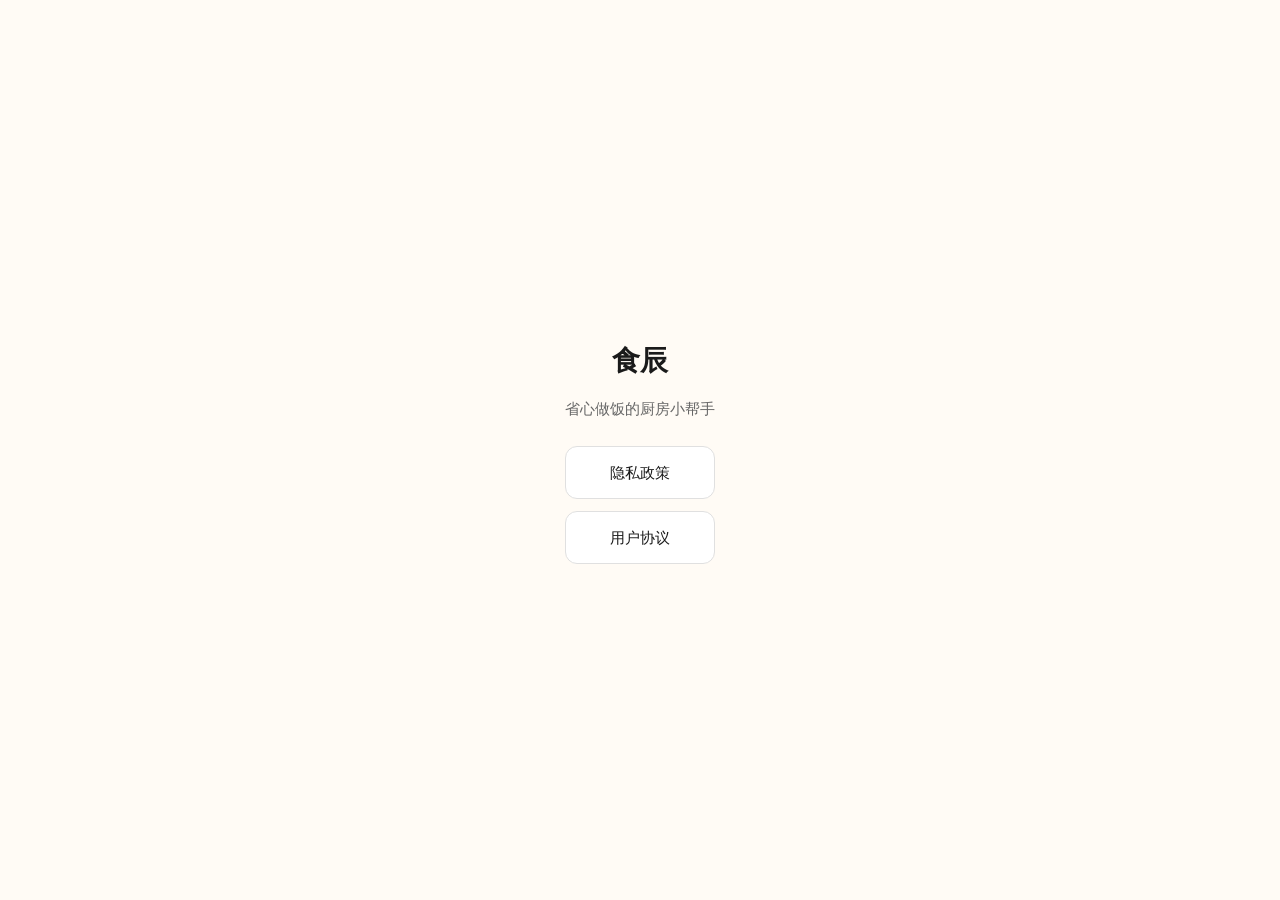
==== index.html @ bb14ae33 "Add privacy policy and user agreement pages for App Store submission" ====
<!DOCTYPE html>
<html lang="zh-CN">
<head>
  <meta charset="UTF-8">
  <meta name="viewport" content="width=device-width, initial-scale=1.0">
  <title>食辰</title>
  <style>
    * { margin: 0; padding: 0; box-sizing: border-box; }
    body {
      font-family: -apple-system, BlinkMacSystemFont, "Segoe UI", Roboto, "Helvetica Neue", Arial, sans-serif;
      line-height: 1.8;
      color: #333;
      background: #FFFBF5;
      display: flex;
      justify-content: center;
      align-items: center;
      min-height: 100vh;
      padding: 24px 16px;
    }
    .container { text-align: center; max-width: 480px; }
    h1 { font-size: 28px; font-weight: 700; margin-bottom: 8px; color: #1a1a1a; }
    p { font-size: 15px; color: #666; margin-bottom: 24px; }
    .links { display: flex; flex-direction: column; gap: 12px; }
    .links a {
      display: block;
      padding: 12px 24px;
      background: white;
      border: 1px solid #e0e0e0;
      border-radius: 12px;
      text-decoration: none;
      color: #1a1a1a;
      font-size: 15px;
      font-weight: 500;
      transition: all 0.2s;
    }
    .links a:hover { border-color: #FF8C42; color: #FF8C42; }
  </style>
</head>
<body>
  <div class="container">
    <h1>食辰</h1>
    <p>省心做饭的厨房小帮手</p>
    <div class="links">
      <a href="privacy-policy/">隐私政策</a>
      <a href="user-agreement/">用户协议</a>
    </div>
  </div>
</body>
</html>
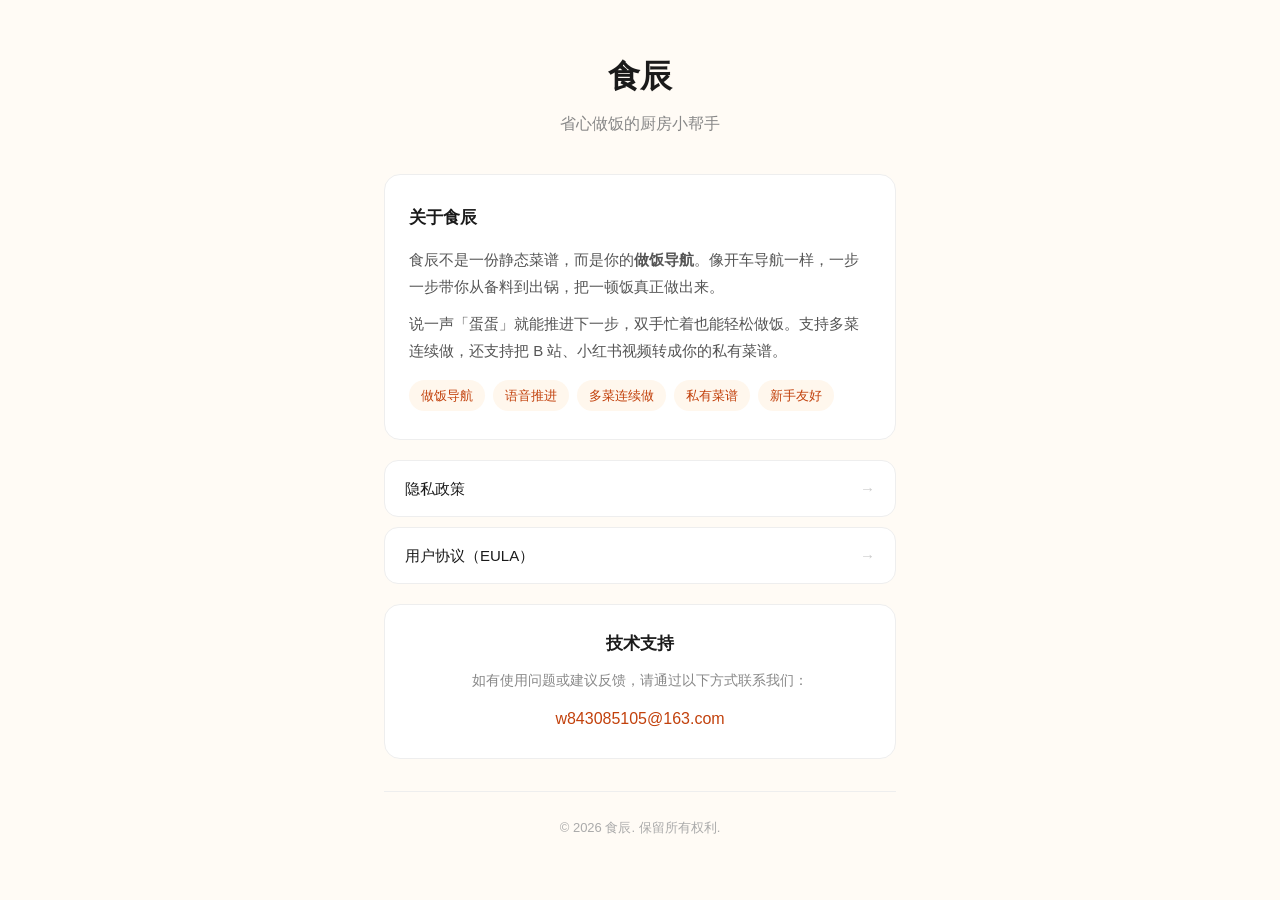
==== commit 5e05f229: "Update homepage with product info and support contact for App Store" ====
--- a/index.html
+++ b/index.html
@@ -3,47 +3,172 @@
 <head>
   <meta charset="UTF-8">
   <meta name="viewport" content="width=device-width, initial-scale=1.0">
-  <title>食辰</title>
+  <meta name="description" content="食辰 — 做饭导航与陪伴型应用，帮助厨房新手把一顿饭真正做出来。">
+  <title>食辰 — 省心做饭的厨房小帮手</title>
   <style>
     * { margin: 0; padding: 0; box-sizing: border-box; }
     body {
-      font-family: -apple-system, BlinkMacSystemFont, "Segoe UI", Roboto, "Helvetica Neue", Arial, sans-serif;
+      font-family: -apple-system, BlinkMacSystemFont, "Segoe UI", Roboto, "PingFang SC", "Hiragino Sans GB", "Microsoft YaHei", sans-serif;
       line-height: 1.8;
       color: #333;
       background: #FFFBF5;
+      padding: 0;
+    }
+    .container {
+      max-width: 560px;
+      margin: 0 auto;
+      padding: 48px 24px;
+    }
+    h1 {
+      font-size: 32px;
+      font-weight: 700;
+      color: #1a1a1a;
+      margin-bottom: 4px;
+      text-align: center;
+    }
+    .tagline {
+      font-size: 16px;
+      color: #888;
+      text-align: center;
+      margin-bottom: 36px;
+    }
+
+    /* About section */
+    .about {
+      background: #fff;
+      border: 1px solid #eee;
+      border-radius: 16px;
+      padding: 28px 24px;
+      margin-bottom: 20px;
+    }
+    .about h2 {
+      font-size: 17px;
+      font-weight: 600;
+      color: #1a1a1a;
+      margin-bottom: 12px;
+    }
+    .about p {
+      font-size: 15px;
+      color: #555;
+      line-height: 1.8;
+      margin-bottom: 10px;
+    }
+    .about p:last-child { margin-bottom: 0; }
+
+    .highlights {
       display: flex;
-      justify-content: center;
-      align-items: center;
-      min-height: 100vh;
-      padding: 24px 16px;
+      flex-wrap: wrap;
+      gap: 8px;
+      margin-top: 16px;
     }
-    .container { text-align: center; max-width: 480px; }
-    h1 { font-size: 28px; font-weight: 700; margin-bottom: 8px; color: #1a1a1a; }
-    p { font-size: 15px; color: #666; margin-bottom: 24px; }
-    .links { display: flex; flex-direction: column; gap: 12px; }
+    .highlights span {
+      font-size: 13px;
+      padding: 4px 12px;
+      background: #FFF7ED;
+      color: #C2410C;
+      border-radius: 20px;
+    }
+
+    /* Links section */
+    .links {
+      display: flex;
+      flex-direction: column;
+      gap: 10px;
+      margin-bottom: 20px;
+    }
     .links a {
       display: block;
-      padding: 12px 24px;
-      background: white;
-      border: 1px solid #e0e0e0;
-      border-radius: 12px;
+      padding: 14px 20px;
+      background: #fff;
+      border: 1px solid #eee;
+      border-radius: 14px;
       text-decoration: none;
       color: #1a1a1a;
       font-size: 15px;
       font-weight: 500;
       transition: all 0.2s;
     }
-    .links a:hover { border-color: #FF8C42; color: #FF8C42; }
+    .links a:hover {
+      border-color: #FF8C42;
+      color: #FF8C42;
+    }
+    .links a .arrow {
+      float: right;
+      color: #ccc;
+    }
+    .links a:hover .arrow { color: #FF8C42; }
+
+    /* Support section */
+    .support {
+      background: #fff;
+      border: 1px solid #eee;
+      border-radius: 16px;
+      padding: 24px;
+      text-align: center;
+      margin-bottom: 20px;
+    }
+    .support h2 {
+      font-size: 17px;
+      font-weight: 600;
+      color: #1a1a1a;
+      margin-bottom: 8px;
+    }
+    .support p {
+      font-size: 14px;
+      color: #888;
+      margin-bottom: 12px;
+    }
+    .support a {
+      font-size: 16px;
+      color: #C2410C;
+      font-weight: 500;
+      text-decoration: none;
+    }
+    .support a:hover { text-decoration: underline; }
+
+    /* Footer */
+    footer {
+      text-align: center;
+      font-size: 13px;
+      color: #aaa;
+      margin-top: 32px;
+      padding-top: 24px;
+      border-top: 1px solid #eee;
+    }
   </style>
 </head>
 <body>
   <div class="container">
     <h1>食辰</h1>
-    <p>省心做饭的厨房小帮手</p>
+    <p class="tagline">省心做饭的厨房小帮手</p>
+
+    <div class="about">
+      <h2>关于食辰</h2>
+      <p>食辰不是一份静态菜谱，而是你的<strong>做饭导航</strong>。像开车导航一样，一步一步带你从备料到出锅，把一顿饭真正做出来。</p>
+      <p>说一声「蛋蛋」就能推进下一步，双手忙着也能轻松做饭。支持多菜连续做，还支持把 B 站、小红书视频转成你的私有菜谱。</p>
+      <div class="highlights">
+        <span>做饭导航</span>
+        <span>语音推进</span>
+        <span>多菜连续做</span>
+        <span>私有菜谱</span>
+        <span>新手友好</span>
+      </div>
+    </div>
+
     <div class="links">
-      <a href="privacy-policy/">隐私政策</a>
-      <a href="user-agreement/">用户协议</a>
+      <a href="privacy-policy/">隐私政策 <span class="arrow">→</span></a>
+      <a href="user-agreement/">用户协议（EULA）<span class="arrow">→</span></a>
     </div>
+
+    <div class="support">
+      <h2>技术支持</h2>
+      <p>如有使用问题或建议反馈，请通过以下方式联系我们：</p>
+      <a href="mailto:w843085105@163.com">w843085105@163.com</a>
+    </div>
+
+    <footer>
+      <p>© 2026 食辰. 保留所有权利.</p>
+    </footer>
   </div>
 </body>
 </html>
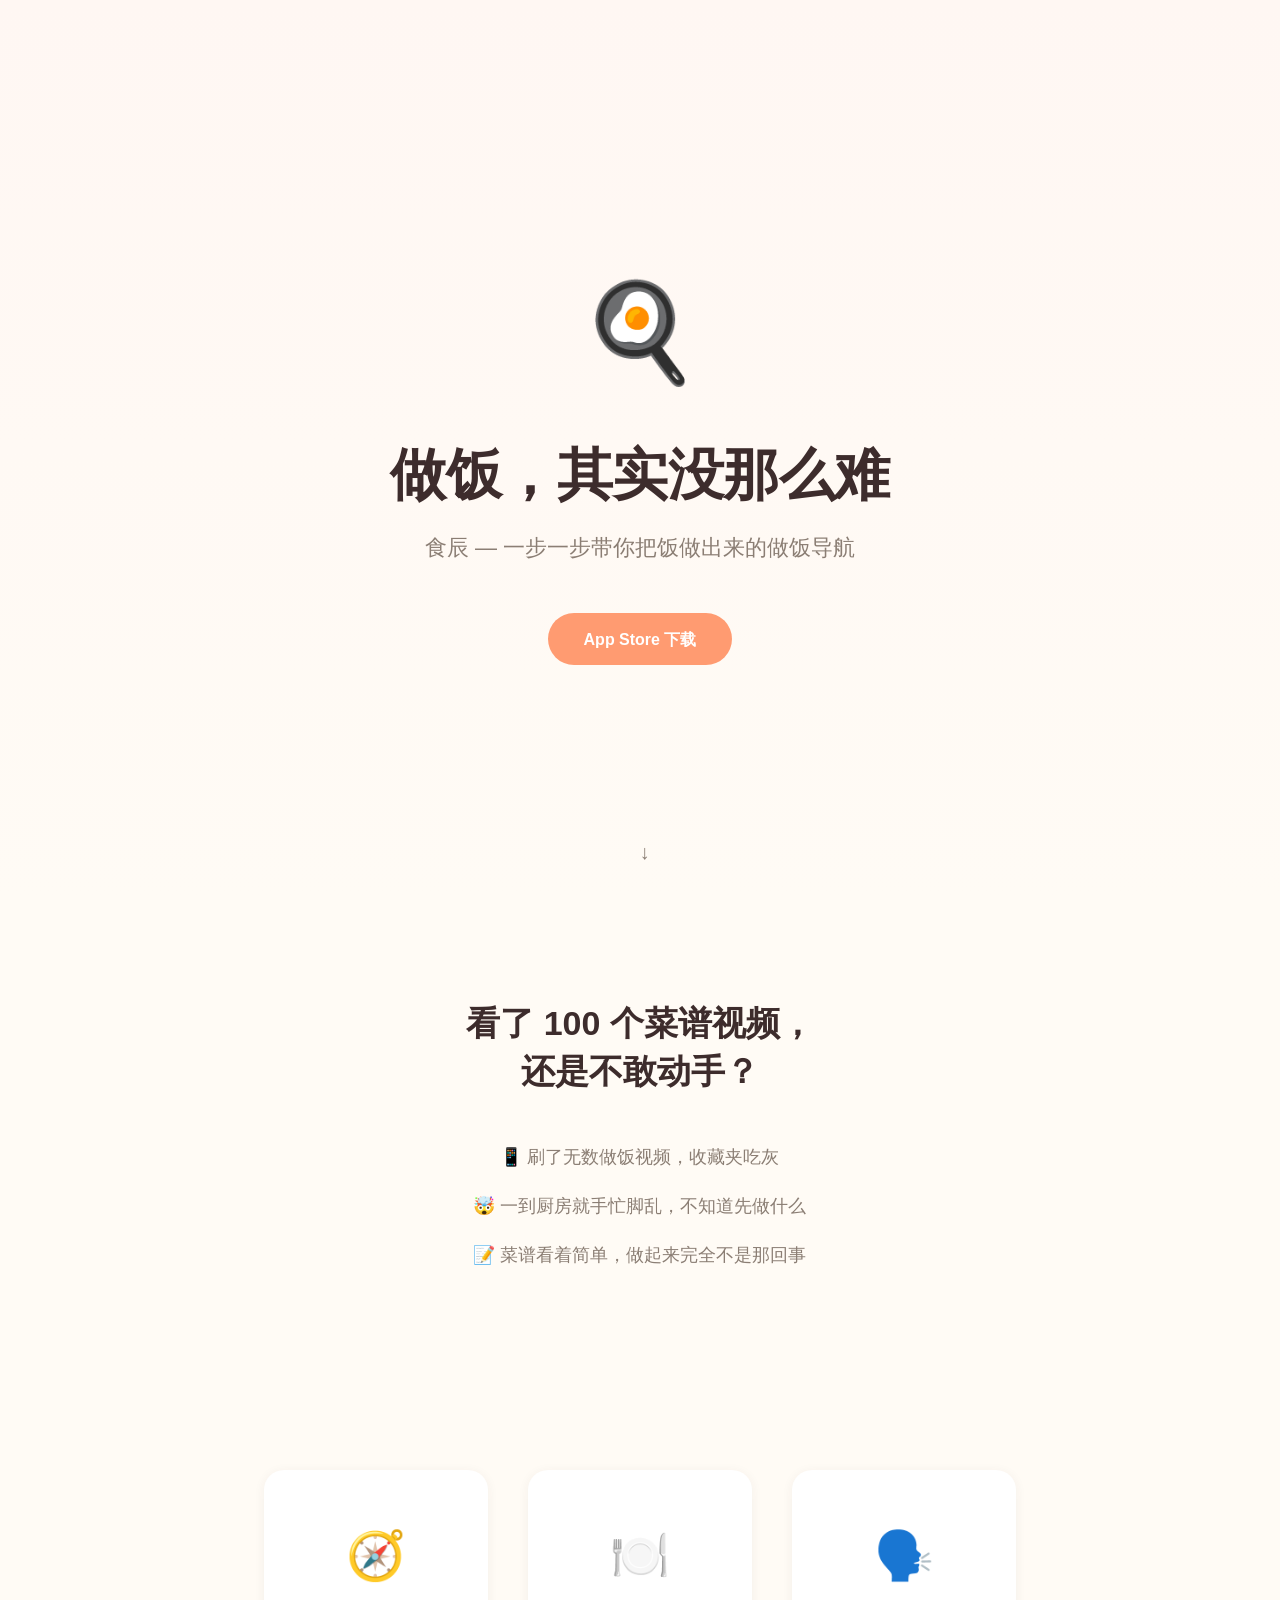
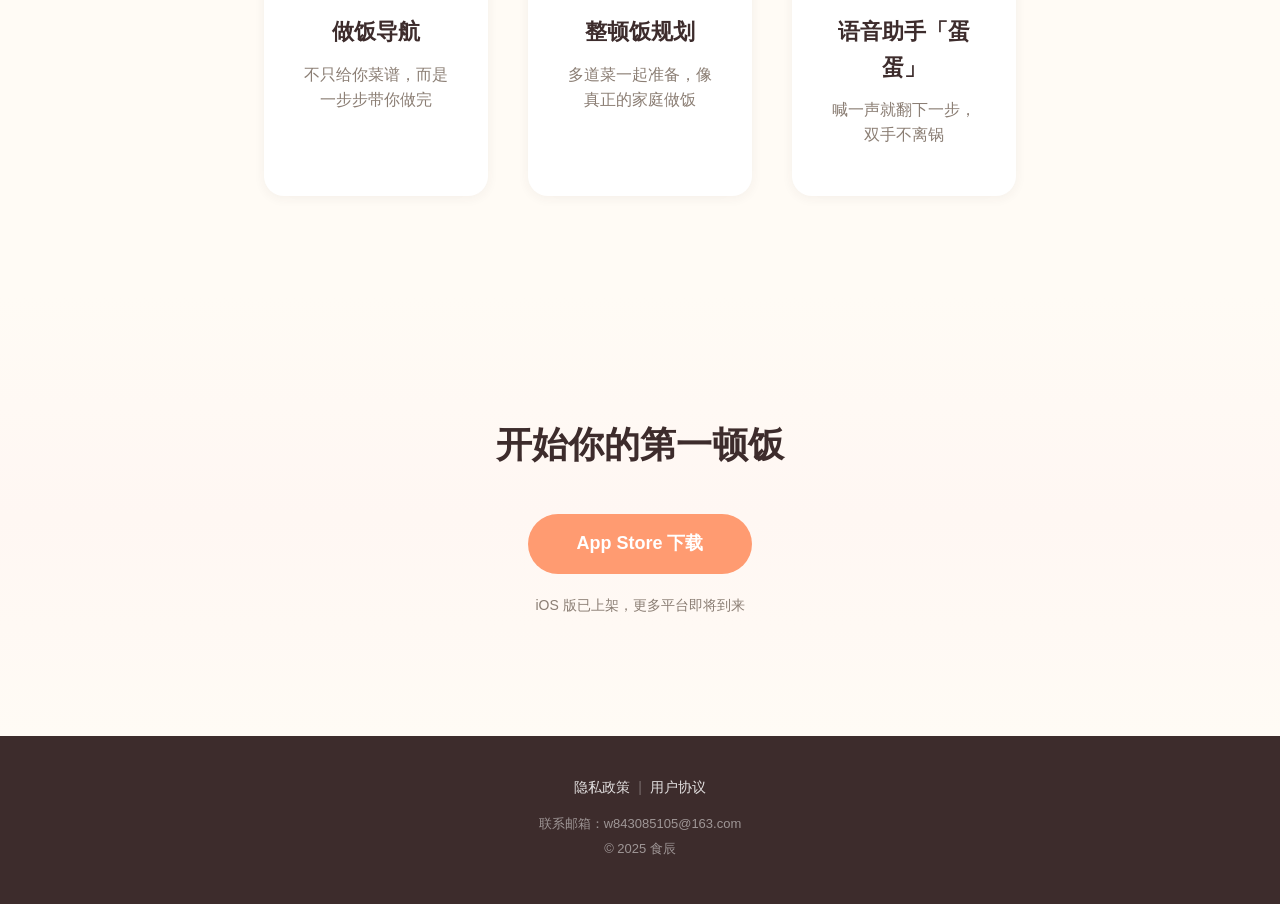
==== commit 39874265: "visual update" ====
--- a/index.html
+++ b/index.html
@@ -1,174 +1,86 @@
 <!DOCTYPE html>
 <html lang="zh-CN">
-<head>
-  <meta charset="UTF-8">
-  <meta name="viewport" content="width=device-width, initial-scale=1.0">
-  <meta name="description" content="食辰 — 做饭导航与陪伴型应用，帮助厨房新手把一顿饭真正做出来。">
-  <title>食辰 — 省心做饭的厨房小帮手</title>
-  <style>
-    * { margin: 0; padding: 0; box-sizing: border-box; }
-    body {
-      font-family: -apple-system, BlinkMacSystemFont, "Segoe UI", Roboto, "PingFang SC", "Hiragino Sans GB", "Microsoft YaHei", sans-serif;
-      line-height: 1.8;
-      color: #333;
-      background: #FFFBF5;
-      padding: 0;
-    }
-    .container {
-      max-width: 560px;
-      margin: 0 auto;
-      padding: 48px 24px;
-    }
-    h1 {
-      font-size: 32px;
-      font-weight: 700;
-      color: #1a1a1a;
-      margin-bottom: 4px;
-      text-align: center;
-    }
-    .tagline {
-      font-size: 16px;
-      color: #888;
-      text-align: center;
-      margin-bottom: 36px;
-    }
+  <head>
+    <meta charset="utf-8" />
+    <meta name="viewport" content="width=device-width, initial-scale=1" />
+    <meta
+      name="description"
+      content="做饭，其实没那么难。食辰是一步一步带你把饭做出来的做饭导航，从选菜到出锅，全程陪伴。"
+    />
+    <title>食辰 — 做饭，其实没那么难</title>
+    <link rel="stylesheet" href="./styles.css" />
+  </head>
+  <body>
+    <!-- Hero -->
+    <section class="hero">
+      <div class="container">
+        <div class="hero-egg">🍳</div>
+        <h1 class="fade-in-up-delay-1">做饭，其实没那么难</h1>
+        <p class="hero-sub fade-in-up-delay-2">食辰 — 一步一步带你把饭做出来的做饭导航</p>
+        <div class="fade-in-up-delay-3">
+          <a href="https://apps.apple.com/cn/app/%E9%A3%9F%E8%BE%B0/id6760736540" class="btn-cta" target="_blank" rel="noopener noreferrer">App Store 下载</a>
+        </div>
+        <div class="scroll-hint fade-in-up-delay-3" aria-hidden="true">↓</div>
+      </div>
+    </section>
 
-    /* About section */
-    .about {
-      background: #fff;
-      border: 1px solid #eee;
-      border-radius: 16px;
-      padding: 28px 24px;
-      margin-bottom: 20px;
-    }
-    .about h2 {
-      font-size: 17px;
-      font-weight: 600;
-      color: #1a1a1a;
-      margin-bottom: 12px;
-    }
-    .about p {
-      font-size: 15px;
-      color: #555;
-      line-height: 1.8;
-      margin-bottom: 10px;
-    }
-    .about p:last-child { margin-bottom: 0; }
+    <!-- 痛点共鸣 -->
+    <section class="section-pain">
+      <div class="container">
+        <h2 class="pain-title">看了 100 个菜谱视频，<br>还是不敢动手？</h2>
+        <ul class="pain-list">
+          <li>📱 刷了无数做饭视频，收藏夹吃灰</li>
+          <li>🤯 一到厨房就手忙脚乱，不知道先做什么</li>
+          <li>📝 菜谱看着简单，做起来完全不是那回事</li>
+        </ul>
+      </div>
+    </section>
 
-    .highlights {
-      display: flex;
-      flex-wrap: wrap;
-      gap: 8px;
-      margin-top: 16px;
-    }
-    .highlights span {
-      font-size: 13px;
-      padding: 4px 12px;
-      background: #FFF7ED;
-      color: #C2410C;
-      border-radius: 20px;
-    }
+    <!-- 核心卖点 -->
+    <section class="section-value">
+      <div class="container">
+        <div class="value-grid">
+          <div class="value-card">
+            <div class="value-emoji">🧭</div>
+            <h3>做饭导航</h3>
+            <p>不只给你菜谱，而是一步步带你做完</p>
+          </div>
+          <div class="value-card">
+            <div class="value-emoji">🍽️</div>
+            <h3>整顿饭规划</h3>
+            <p>多道菜一起准备，像真正的家庭做饭</p>
+          </div>
+          <div class="value-card">
+            <div class="value-emoji">🗣️</div>
+            <h3>语音助手「蛋蛋」</h3>
+            <p>喊一声就翻下一步，双手不离锅</p>
+          </div>
+        </div>
+      </div>
+    </section>
 
-    /* Links section */
-    .links {
-      display: flex;
-      flex-direction: column;
-      gap: 10px;
-      margin-bottom: 20px;
-    }
-    .links a {
-      display: block;
-      padding: 14px 20px;
-      background: #fff;
-      border: 1px solid #eee;
-      border-radius: 14px;
-      text-decoration: none;
-      color: #1a1a1a;
-      font-size: 15px;
-      font-weight: 500;
-      transition: all 0.2s;
-    }
-    .links a:hover {
-      border-color: #FF8C42;
-      color: #FF8C42;
-    }
-    .links a .arrow {
-      float: right;
-      color: #ccc;
-    }
-    .links a:hover .arrow { color: #FF8C42; }
+    <!-- CTA -->
+    <section class="section-cta">
+      <div class="container">
+        <h2>开始你的第一顿饭</h2>
+        <a href="https://apps.apple.com/cn/app/%E9%A3%9F%E8%BE%B0/id6760736540" class="btn-cta btn-cta-lg" target="_blank" rel="noopener noreferrer">App Store 下载</a>
+        <p class="cta-note">iOS 版已上架，更多平台即将到来</p>
+      </div>
+    </section>
 
-    /* Support section */
-    .support {
-      background: #fff;
-      border: 1px solid #eee;
-      border-radius: 16px;
-      padding: 24px;
-      text-align: center;
-      margin-bottom: 20px;
-    }
-    .support h2 {
-      font-size: 17px;
-      font-weight: 600;
-      color: #1a1a1a;
-      margin-bottom: 8px;
-    }
-    .support p {
-      font-size: 14px;
-      color: #888;
-      margin-bottom: 12px;
-    }
-    .support a {
-      font-size: 16px;
-      color: #C2410C;
-      font-weight: 500;
-      text-decoration: none;
-    }
-    .support a:hover { text-decoration: underline; }
-
-    /* Footer */
-    footer {
-      text-align: center;
-      font-size: 13px;
-      color: #aaa;
-      margin-top: 32px;
-      padding-top: 24px;
-      border-top: 1px solid #eee;
-    }
-  </style>
-</head>
-<body>
-  <div class="container">
-    <h1>食辰</h1>
-    <p class="tagline">省心做饭的厨房小帮手</p>
-
-    <div class="about">
-      <h2>关于食辰</h2>
-      <p>食辰不是一份静态菜谱，而是你的<strong>做饭导航</strong>。像开车导航一样，一步一步带你从备料到出锅，把一顿饭真正做出来。</p>
-      <p>说一声「蛋蛋」就能推进下一步，双手忙着也能轻松做饭。支持多菜连续做，还支持把 B 站、小红书视频转成你的私有菜谱。</p>
-      <div class="highlights">
-        <span>做饭导航</span>
-        <span>语音推进</span>
-        <span>多菜连续做</span>
-        <span>私有菜谱</span>
-        <span>新手友好</span>
+    <!-- 页脚 -->
+    <footer class="footer">
+      <div class="container">
+        <div class="footer-links">
+          <a href="/privacy-policy/">隐私政策</a>
+          <span class="separator">|</span>
+          <a href="/user-agreement/">用户协议</a>
+        </div>
+        <div class="footer-copyright">
+          <p>联系邮箱：w843085105@163.com</p>
+          <p>&copy; 2025 食辰</p>
+        </div>
       </div>
-    </div>
-
-    <div class="links">
-      <a href="privacy-policy/">隐私政策 <span class="arrow">→</span></a>
-      <a href="user-agreement/">用户协议（EULA）<span class="arrow">→</span></a>
-    </div>
-
-    <div class="support">
-      <h2>技术支持</h2>
-      <p>如有使用问题或建议反馈，请通过以下方式联系我们：</p>
-      <a href="mailto:w843085105@163.com">w843085105@163.com</a>
-    </div>
-
-    <footer>
-      <p>© 2026 食辰. 保留所有权利.</p>
     </footer>
-  </div>
-</body>
+  </body>
 </html>
--- a/styles.css
+++ b/styles.css
@@ -0,0 +1,600 @@
+/* ============================================
+   食辰 (Shichen) — 共享设计系统样式表
+   被 index.html、隐私政策页、用户协议页共同引用
+   ============================================ */
+
+/* ------------------------------------------
+   1. CSS 变量 (Design Tokens)
+   ------------------------------------------ */
+:root {
+  --bg: #FFFBF5;
+  --surface: #FFFFFF;
+  --primary: #FF9B71;
+  --primary-hover: #E8865E;
+  --primary-light: #FFF7F3;
+  --text-primary: #3D2C2C;
+  --text-secondary: #8B7E74;
+  --border: #F0E6DC;
+  --radius-sm: 8px;
+  --radius-md: 12px;
+  --radius-lg: 20px;
+  --radius-pill: 100px;
+  --shadow: 0 2px 12px rgba(61, 44, 44, 0.06);
+  --shadow-hover: 0 8px 32px rgba(61, 44, 44, 0.10);
+  --font-family: -apple-system, BlinkMacSystemFont, "PingFang SC",
+    "Hiragino Sans GB", "Microsoft YaHei", sans-serif;
+  --max-width: 800px;
+}
+
+/* ------------------------------------------
+   2. CSS Reset & 基础排版
+   ------------------------------------------ */
+*, *::before, *::after {
+  box-sizing: border-box;
+  margin: 0;
+  padding: 0;
+}
+
+html {
+  scroll-behavior: smooth;
+}
+
+body {
+  background-color: var(--bg);
+  color: var(--text-primary);
+  font-family: var(--font-family);
+  font-size: 16px;
+  line-height: 1.6;
+  -webkit-font-smoothing: antialiased;
+  -moz-osx-font-smoothing: grayscale;
+}
+
+a {
+  color: var(--primary);
+  text-decoration: none;
+  transition: color 0.2s ease;
+}
+
+a:hover {
+  color: var(--primary-hover);
+}
+
+img {
+  max-width: 100%;
+  height: auto;
+  display: block;
+}
+
+.text-secondary {
+  color: var(--text-secondary);
+  font-size: 14px;
+  line-height: 1.5;
+}
+
+/* ------------------------------------------
+   3. 布局容器
+   ------------------------------------------ */
+.container {
+  max-width: var(--max-width);
+  margin: 0 auto;
+  padding: 0 24px;
+}
+
+/* ------------------------------------------
+   4. Hero — 首屏
+   ------------------------------------------ */
+.hero {
+  min-height: 100vh;
+  min-height: 100dvh;
+  display: flex;
+  align-items: center;
+  justify-content: center;
+  text-align: center;
+  padding: 60px 0 40px;
+  position: relative;
+  background: linear-gradient(180deg, var(--primary-light) 0%, var(--bg) 100%);
+}
+
+.hero-egg {
+  display: inline-block;
+  font-size: 80px;
+  margin-bottom: 32px;
+  animation: bounce 2.4s ease infinite;
+}
+
+.hero h1 {
+  font-size: 36px;
+  font-weight: 800;
+  line-height: 1.25;
+  margin-bottom: 20px;
+  letter-spacing: -0.5px;
+}
+
+.hero-sub {
+  color: var(--text-secondary);
+  font-size: 18px;
+  line-height: 1.6;
+  margin-bottom: 48px;
+  max-width: 420px;
+  margin-left: auto;
+  margin-right: auto;
+}
+
+.scroll-hint {
+  position: absolute;
+  bottom: 32px;
+  left: 50%;
+  transform: translateX(-50%);
+  font-size: 20px;
+  color: var(--text-secondary);
+  opacity: 0.4;
+  animation: scrollPulse 2s ease infinite;
+}
+
+/* ------------------------------------------
+   5. CTA 按钮
+   ------------------------------------------ */
+.btn-cta {
+  display: inline-flex;
+  align-items: center;
+  justify-content: center;
+  height: 52px;
+  padding: 0 36px;
+  background: var(--primary);
+  color: #fff;
+  font-size: 16px;
+  font-weight: 600;
+  border: none;
+  border-radius: var(--radius-pill);
+  cursor: pointer;
+  transition: all 0.3s ease;
+  text-decoration: none;
+}
+
+.btn-cta:hover {
+  background: var(--primary-hover);
+  color: #fff;
+  box-shadow: var(--shadow-hover);
+  transform: translateY(-2px);
+}
+
+.btn-cta-lg {
+  height: 60px;
+  padding: 0 48px;
+  font-size: 18px;
+}
+
+/* btn-text for legal pages */
+.btn-text {
+  display: inline-flex;
+  align-items: center;
+  background: none;
+  border: none;
+  color: var(--primary);
+  font-size: 15px;
+  font-weight: 500;
+  cursor: pointer;
+  padding: 8px 4px;
+  transition: color 0.2s ease;
+  text-decoration: none;
+}
+
+.btn-text:hover {
+  color: var(--primary-hover);
+}
+
+/* keep legacy class for any shared usage */
+.btn-primary {
+  display: inline-flex;
+  align-items: center;
+  justify-content: center;
+  height: 48px;
+  padding: 14px 32px;
+  background: var(--primary);
+  color: #fff;
+  font-size: 16px;
+  font-weight: 600;
+  border: none;
+  border-radius: var(--radius-pill);
+  cursor: pointer;
+  transition: all 0.3s ease;
+  text-decoration: none;
+}
+
+.btn-primary:hover {
+  background: var(--primary-hover);
+  color: #fff;
+  box-shadow: var(--shadow-hover);
+  transform: translateY(-1px);
+}
+
+/* ------------------------------------------
+   6. 痛点共鸣
+   ------------------------------------------ */
+.section-pain {
+  padding: 100px 0;
+  text-align: center;
+}
+
+.pain-title {
+  font-size: 28px;
+  font-weight: 700;
+  line-height: 1.4;
+  margin-bottom: 48px;
+}
+
+.pain-list {
+  list-style: none;
+  display: flex;
+  flex-direction: column;
+  gap: 20px;
+  max-width: 480px;
+  margin: 0 auto;
+}
+
+.pain-list li {
+  font-size: 17px;
+  line-height: 1.6;
+  color: var(--text-secondary);
+  text-align: left;
+}
+
+/* ------------------------------------------
+   7. 核心卖点
+   ------------------------------------------ */
+.section-value {
+  padding: 100px 0;
+}
+
+.value-grid {
+  display: grid;
+  grid-template-columns: 1fr;
+  gap: 32px;
+}
+
+.value-card {
+  background: var(--surface);
+  border-radius: var(--radius-lg);
+  box-shadow: var(--shadow);
+  padding: 40px 32px;
+  text-align: center;
+  transition: box-shadow 0.3s ease, transform 0.3s ease;
+}
+
+.value-card:hover {
+  box-shadow: var(--shadow-hover);
+  transform: translateY(-4px);
+}
+
+.value-emoji {
+  font-size: 48px;
+  margin-bottom: 20px;
+}
+
+.value-card h3 {
+  font-size: 22px;
+  font-weight: 700;
+  margin-bottom: 12px;
+}
+
+.value-card p {
+  color: var(--text-secondary);
+  font-size: 16px;
+  line-height: 1.6;
+  margin-bottom: 0;
+}
+
+/* ------------------------------------------
+   8. 下载 CTA
+   ------------------------------------------ */
+.section-cta {
+  padding: 120px 0;
+  text-align: center;
+  background: linear-gradient(180deg, var(--bg) 0%, var(--primary-light) 50%, var(--bg) 100%);
+}
+
+.section-cta h2 {
+  font-size: 32px;
+  font-weight: 800;
+  margin-bottom: 40px;
+}
+
+.cta-note {
+  color: var(--text-secondary);
+  font-size: 14px;
+  margin-top: 20px;
+  margin-bottom: 0;
+}
+
+/* ------------------------------------------
+   9. 页脚
+   ------------------------------------------ */
+.footer {
+  background: var(--text-primary);
+  color: rgba(255, 255, 255, 0.7);
+  padding: 40px 0;
+  font-size: 14px;
+}
+
+.footer .container {
+  text-align: center;
+}
+
+.footer-links {
+  display: flex;
+  justify-content: center;
+  gap: 8px;
+  margin-bottom: 16px;
+  flex-wrap: wrap;
+}
+
+.footer-links a {
+  color: rgba(255, 255, 255, 0.85);
+  font-size: 14px;
+  transition: color 0.2s ease;
+}
+
+.footer-links a:hover {
+  color: #fff;
+}
+
+.footer-links .separator {
+  color: rgba(255, 255, 255, 0.3);
+}
+
+.footer-copyright {
+  color: rgba(255, 255, 255, 0.5);
+  font-size: 13px;
+  line-height: 1.6;
+}
+
+.footer-copyright p {
+  margin-bottom: 4px;
+}
+
+.footer-copyright a {
+  color: rgba(255, 255, 255, 0.6);
+}
+
+.footer-copyright a:hover {
+  color: #fff;
+}
+
+/* ------------------------------------------
+   10. 协议页面专用样式
+   ------------------------------------------ */
+.legal-page {
+  min-height: 100vh;
+  display: flex;
+  flex-direction: column;
+}
+
+.legal-header {
+  display: flex;
+  align-items: center;
+  justify-content: space-between;
+  padding: 16px 0;
+  border-bottom: 1px solid var(--border);
+  margin-bottom: 40px;
+}
+
+.legal-header .container {
+  display: flex;
+  align-items: center;
+  justify-content: space-between;
+  width: 100%;
+}
+
+.nav-logo {
+  font-size: 22px;
+  font-weight: 700;
+  color: var(--primary);
+  text-decoration: none;
+  letter-spacing: 0.5px;
+}
+
+.nav-logo:hover {
+  color: var(--primary);
+}
+
+.legal-header .nav-logo {
+  font-size: 20px;
+}
+
+.legal-back {
+  color: var(--text-secondary);
+  font-size: 14px;
+  display: inline-flex;
+  align-items: center;
+  gap: 4px;
+  transition: color 0.2s ease;
+}
+
+.legal-back:hover {
+  color: var(--primary);
+}
+
+.legal-content {
+  max-width: 720px;
+  margin: 0 auto;
+  padding: 0 24px 80px;
+  flex: 1;
+}
+
+.legal-content h1 {
+  font-size: 28px;
+  font-weight: 700;
+  line-height: 1.3;
+  margin-bottom: 8px;
+}
+
+.legal-content .legal-date {
+  color: var(--text-secondary);
+  font-size: 14px;
+  margin-bottom: 32px;
+}
+
+.legal-content h2 {
+  font-size: 20px;
+  font-weight: 600;
+  line-height: 1.35;
+  margin-top: 32px;
+  margin-bottom: 12px;
+}
+
+.legal-content h3 {
+  font-size: 17px;
+  font-weight: 600;
+  margin-top: 24px;
+  margin-bottom: 8px;
+}
+
+.legal-content p {
+  margin-bottom: 1em;
+  color: var(--text-primary);
+  line-height: 1.8;
+}
+
+.legal-content ul,
+.legal-content ol {
+  margin-bottom: 1em;
+  padding-left: 2em;
+}
+
+.legal-content li {
+  margin-bottom: 0.5em;
+  line-height: 1.7;
+}
+
+.legal-content strong {
+  font-weight: 600;
+}
+
+/* ------------------------------------------
+   11. 动画
+   ------------------------------------------ */
+@keyframes fadeInUp {
+  from {
+    opacity: 0;
+    transform: translateY(24px);
+  }
+  to {
+    opacity: 1;
+    transform: translateY(0);
+  }
+}
+
+@keyframes bounce {
+  0%, 100% { transform: translateY(0); }
+  50% { transform: translateY(-16px); }
+}
+
+@keyframes scrollPulse {
+  0%, 100% { opacity: 0.4; transform: translateX(-50%) translateY(0); }
+  50% { opacity: 0.15; transform: translateX(-50%) translateY(8px); }
+}
+
+.fade-in-up {
+  animation: fadeInUp 0.6s ease forwards;
+}
+
+.fade-in-up-delay-1 {
+  animation: fadeInUp 0.6s ease 0.15s forwards;
+  opacity: 0;
+}
+
+.fade-in-up-delay-2 {
+  animation: fadeInUp 0.6s ease 0.3s forwards;
+  opacity: 0;
+}
+
+.fade-in-up-delay-3 {
+  animation: fadeInUp 0.6s ease 0.45s forwards;
+  opacity: 0;
+}
+
+/* ------------------------------------------
+   12. 响应式 — 平板 (≥768px)
+   ------------------------------------------ */
+@media (min-width: 768px) {
+  .hero h1 {
+    font-size: 48px;
+  }
+
+  .hero-sub {
+    font-size: 20px;
+  }
+
+  .hero-egg {
+    font-size: 96px;
+  }
+
+  .pain-title {
+    font-size: 34px;
+  }
+
+  .pain-list li {
+    font-size: 18px;
+    text-align: center;
+  }
+
+  .value-grid {
+    grid-template-columns: repeat(3, 1fr);
+    gap: 28px;
+  }
+
+  .section-cta h2 {
+    font-size: 36px;
+  }
+}
+
+/* ------------------------------------------
+   13. 响应式 — 桌面 (≥1024px)
+   ------------------------------------------ */
+@media (min-width: 1024px) {
+  .hero h1 {
+    font-size: 56px;
+  }
+
+  .hero-sub {
+    font-size: 22px;
+    max-width: 480px;
+  }
+
+  .value-grid {
+    gap: 40px;
+  }
+
+  .value-card {
+    padding: 48px 36px;
+  }
+}
+
+/* ------------------------------------------
+   14. 移动端 (<768px)
+   ------------------------------------------ */
+@media (max-width: 767px) {
+  .legal-content {
+    padding: 0 16px 60px;
+  }
+
+  .legal-content h1 {
+    font-size: 24px;
+  }
+
+  .legal-header {
+    margin-bottom: 24px;
+  }
+
+  .section-pain {
+    padding: 80px 0;
+  }
+
+  .section-value {
+    padding: 80px 0;
+  }
+
+  .section-cta {
+    padding: 80px 0;
+  }
+}
